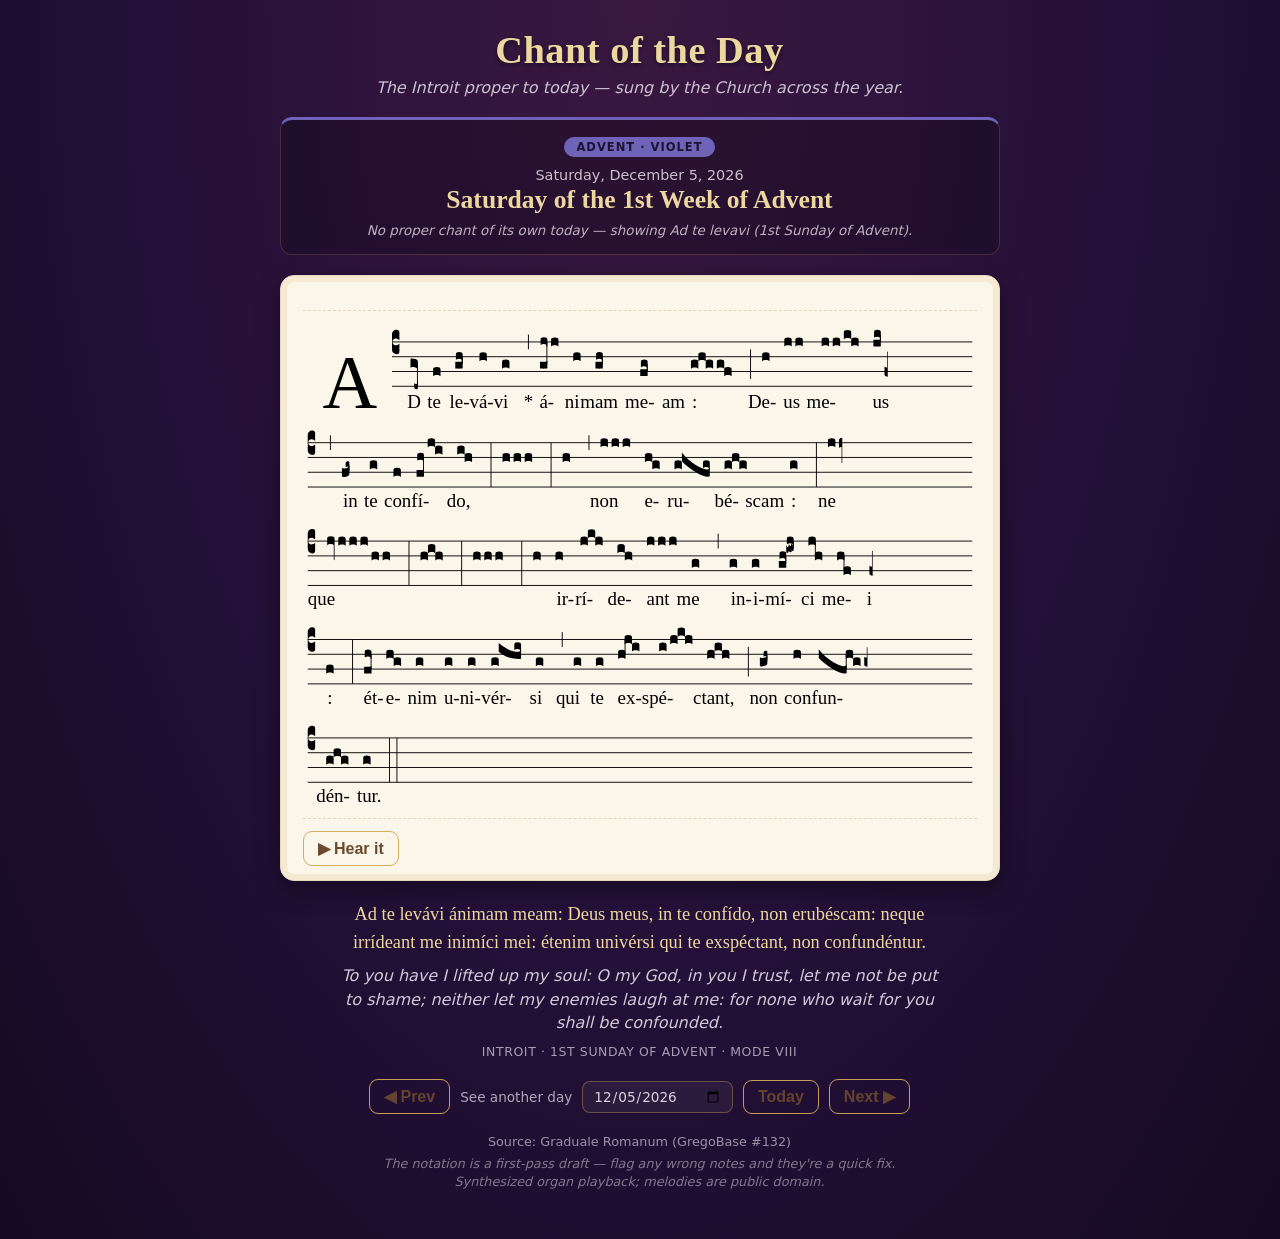
==== index.html @ 444ba1dd "Added Missing feast days Added missing feast days (from Diocese of La Crosse's website). Changed any" ====
<!DOCTYPE html>
<html lang="en">
<head>
  <meta charset="UTF-8" />
  <meta name="viewport" content="width=device-width, initial-scale=1.0" />
  <meta name="description" content="The Introit proper to today in the General Roman Calendar, in square-note notation with organ playback." />
  <title>Chant of the Day</title>
  <link rel="stylesheet" href="styles.css" />
</head>
<body>
  <main class="console">
    <header class="masthead">
      <h1>Chant of the Day</h1>
      <p class="subtitle">The Introit proper to today &mdash; sung by the Church across the year.</p>
    </header>

    <section class="day-card" id="day-card" aria-label="Today in the liturgical calendar">
      <span class="season-pill" id="season-pill"></span>
      <p class="day-date" id="day-date"></p>
      <h2 class="day-title" id="day-title"></h2>
      <p class="fallback-note" id="fallback-note" hidden></p>
    </section>

    <section class="score-card">
      <div id="mass-options" class="mass-options" role="group" aria-label="Choose which Mass to show" hidden></div>
      <div id="score" class="score" aria-label="Square-note notation for today's introit"></div>
      <div class="score-tools">
        <button type="button" id="play-btn" class="ghost">▶ Hear it</button>
        <span id="play-note" class="play-note"></span>
      </div>
    </section>

    <section class="introit-text" aria-label="The introit text">
      <p class="introit-latin" id="introit-latin"></p>
      <p class="introit-translation" id="introit-translation"></p>
      <p class="introit-mode" id="introit-mode"></p>
    </section>

    <section class="jump" aria-label="Look up another day">
      <button type="button" id="prev-btn" class="ghost" aria-label="Previous day">◀ Prev</button>
      <label for="date-input">See another day</label>
      <input type="date" id="date-input" />
      <button type="button" id="today-btn" class="ghost">Today</button>
      <button type="button" id="next-btn" class="ghost" aria-label="Next day">Next ▶</button>
    </section>

    <footer class="footnotes">
      <p class="source-note" id="source-note"></p>
      <p class="draft-note">The notation is a first-pass draft &mdash; flag any wrong notes and they're a quick fix. Synthesized organ playback; melodies are public domain.</p>
    </footer>
  </main>

  <!-- abcjs holds a hidden render used only to drive the synth -->
  <div id="audio-staff" hidden aria-hidden="true"></div>

  <script src="vendor/abcjs-basic-min.js"></script>
  <script src="vendor/exsurge.min.js"></script>
  <script src="calendar.js"></script>
  <script src="gabc-to-abc.js"></script>
  <script src="data/introits.js"></script>
  <script src="app.js"></script>
</body>
</html>
---- styles.css ----
:root {
  --ground-dark: #150a22;
  --ground: #241038;
  --aubergine: #3a1840;
  --gold: #d6ad60;
  --gold-soft: #ecd7a0;
  --parchment: #fbf6ea;
  --ink: #1c1a17;
  --cream-edge: #e4d8bd;
  --text: #efe6f3;

  /* Liturgical-season accent, set per day by app.js (defaults to gold). */
  --accent: var(--gold);
}

/* Season accents keyed off a class on <body> (set by app.js). */
body.season-advent   { --accent: #6f63b8; }   /* violet */
body.season-christmas{ --accent: #e6cf8f; }   /* white/gold */
body.season-lent     { --accent: #6f63b8; }   /* violet */
body.season-easter   { --accent: #e6cf8f; }   /* white/gold */
body.season-ordinary { --accent: #6cae84; }   /* green */
body.color-rose      { --accent: #d98ca6; }   /* Gaudete / Laetare */
body.color-red       { --accent: #cf6b5c; }   /* Pentecost, martyrs */
body.color-black     { --accent: #b9a98c; }   /* Requiem */
body.color-white     { --accent: #e6cf8f; }   /* Solemnities & feasts */
body.color-violet    { --accent: #6f63b8; }   /* Ash Wednesday & penitential ferias */

* { box-sizing: border-box; }

html, body { margin: 0; min-height: 100%; }

body {
  font-family: "Segoe UI", system-ui, -apple-system, sans-serif;
  color: var(--text);
  background:
    radial-gradient(ellipse at 50% 0%, var(--aubergine), var(--ground) 55%, var(--ground-dark) 100%);
  display: flex;
  justify-content: center;
  padding: 28px 16px 48px;
}

.console {
  width: 100%;
  max-width: 720px;
  display: flex;
  flex-direction: column;
  align-items: center;
  gap: 20px;
}

/* ---- Masthead ---- */
.masthead { text-align: center; }
.masthead h1 {
  margin: 0;
  font-family: Georgia, "Times New Roman", serif;
  font-size: clamp(1.6rem, 5vw, 2.4rem);
  letter-spacing: 0.5px;
  color: var(--gold-soft);
  text-shadow: 0 2px 4px rgba(0, 0, 0, 0.45);
}
.subtitle { margin: 6px 0 0; opacity: 0.82; font-style: italic; }

/* ---- Day card ---- */
.day-card {
  width: 100%;
  text-align: center;
  padding: 16px 20px;
  border-radius: 12px;
  background: rgba(0, 0, 0, 0.22);
  border: 1px solid rgba(214, 173, 96, 0.2);
  border-top: 3px solid var(--accent);
}
.season-pill {
  display: inline-block;
  font-size: 0.72rem;
  text-transform: uppercase;
  letter-spacing: 1px;
  padding: 3px 12px;
  border-radius: 999px;
  background: var(--accent);
  color: #1c1430;
  font-weight: 700;
}
.day-date { margin: 10px 0 2px; font-size: 0.9rem; opacity: 0.82; }
.day-title {
  margin: 2px 0 0;
  font-family: Georgia, "Times New Roman", serif;
  font-size: clamp(1.2rem, 3.6vw, 1.6rem);
  color: var(--gold-soft);
}
.fallback-note { margin: 8px 0 0; font-size: 0.84rem; font-style: italic; opacity: 0.75; }

/* ---- Score card (cream parchment panel for the notation) ---- */
.score-card {
  width: 100%;
  background: var(--parchment);
  border: 1px solid var(--cream-edge);
  border-radius: 14px;
  box-shadow: 0 8px 24px rgba(0, 0, 0, 0.4), inset 0 0 0 6px rgba(214, 173, 96, 0.18);
  padding: 22px 22px 14px;
}
.score {
  width: 100%;
  min-height: 120px;
  display: flex;
  align-items: center;
  justify-content: center;
  color: var(--ink);
}
/* Exsurge renders dark-ink SVG square notes; keep it fluid on narrow screens. */
.score svg { max-width: 100%; height: auto; }

.score-tools {
  display: flex;
  align-items: center;
  gap: 12px;
  margin-top: 8px;
  padding-top: 12px;
  border-top: 1px dashed var(--cream-edge);
}
.play-note { font-size: 0.82rem; color: #6b5d44; }

/* ---- Same-day Mass / option selector (e.g. Christmas Midnight/Dawn/Day) ---- */
.mass-options {
  display: flex;
  gap: 8px;
  justify-content: center;
  flex-wrap: wrap;
  margin-bottom: 14px;
  padding-bottom: 12px;
  border-bottom: 1px dashed var(--cream-edge);
}
.mass-options button {
  font-size: 0.8rem;
  font-weight: 600;
  padding: 5px 13px;
  border-radius: 999px;
  background: transparent;
  color: #6b4a2e;
  border: 1.5px solid var(--gold);
}
.mass-options button:hover { background: rgba(214, 173, 96, 0.18); }
.mass-options button.active { background: var(--gold); color: #1c1430; }

/* ---- Buttons ---- */
button {
  font-size: 1rem;
  font-weight: 600;
  border: none;
  border-radius: 9px;
  cursor: pointer;
  transition: transform 0.05s ease, filter 0.15s ease, background 0.15s ease;
}
button:active { transform: translateY(1px); }

button.ghost {
  background: transparent;
  color: #6b4a2e;
  border: 1.5px solid var(--gold);
  padding: 7px 14px;
}
button.ghost:hover { background: rgba(214, 173, 96, 0.18); }
button.ghost:disabled { opacity: 0.5; cursor: default; }

/* ---- Introit text ---- */
.introit-text { width: 100%; text-align: center; max-width: 600px; }
.introit-latin {
  margin: 0;
  font-family: Georgia, "Times New Roman", serif;
  font-size: 1.15rem;
  line-height: 1.5;
  color: var(--gold-soft);
}
.introit-translation { margin: 8px 0 0; font-style: italic; opacity: 0.86; line-height: 1.45; }
.introit-mode {
  margin: 10px 0 0;
  font-size: 0.78rem;
  text-transform: uppercase;
  letter-spacing: 0.6px;
  opacity: 0.66;
}

/* ---- Jump-to-date ---- */
.jump {
  display: flex;
  align-items: center;
  gap: 10px;
  flex-wrap: wrap;
  justify-content: center;
  font-size: 0.85rem;
  opacity: 0.9;
}
.jump label { opacity: 0.78; }
.jump input[type="date"] {
  font: inherit;
  padding: 6px 10px;
  border-radius: 8px;
  border: 1.5px solid rgba(214, 173, 96, 0.4);
  background: rgba(255, 255, 255, 0.06);
  color: var(--text);
}

/* ---- Footnotes ---- */
.footnotes { width: 100%; text-align: center; }
.source-note, .draft-note { margin: 0 0 6px; font-size: 0.8rem; opacity: 0.6; }
.draft-note { font-style: italic; opacity: 0.48; max-width: 560px; margin: 4px auto 0; line-height: 1.4; }

@media (max-width: 480px) {
  .console { gap: 16px; }
}
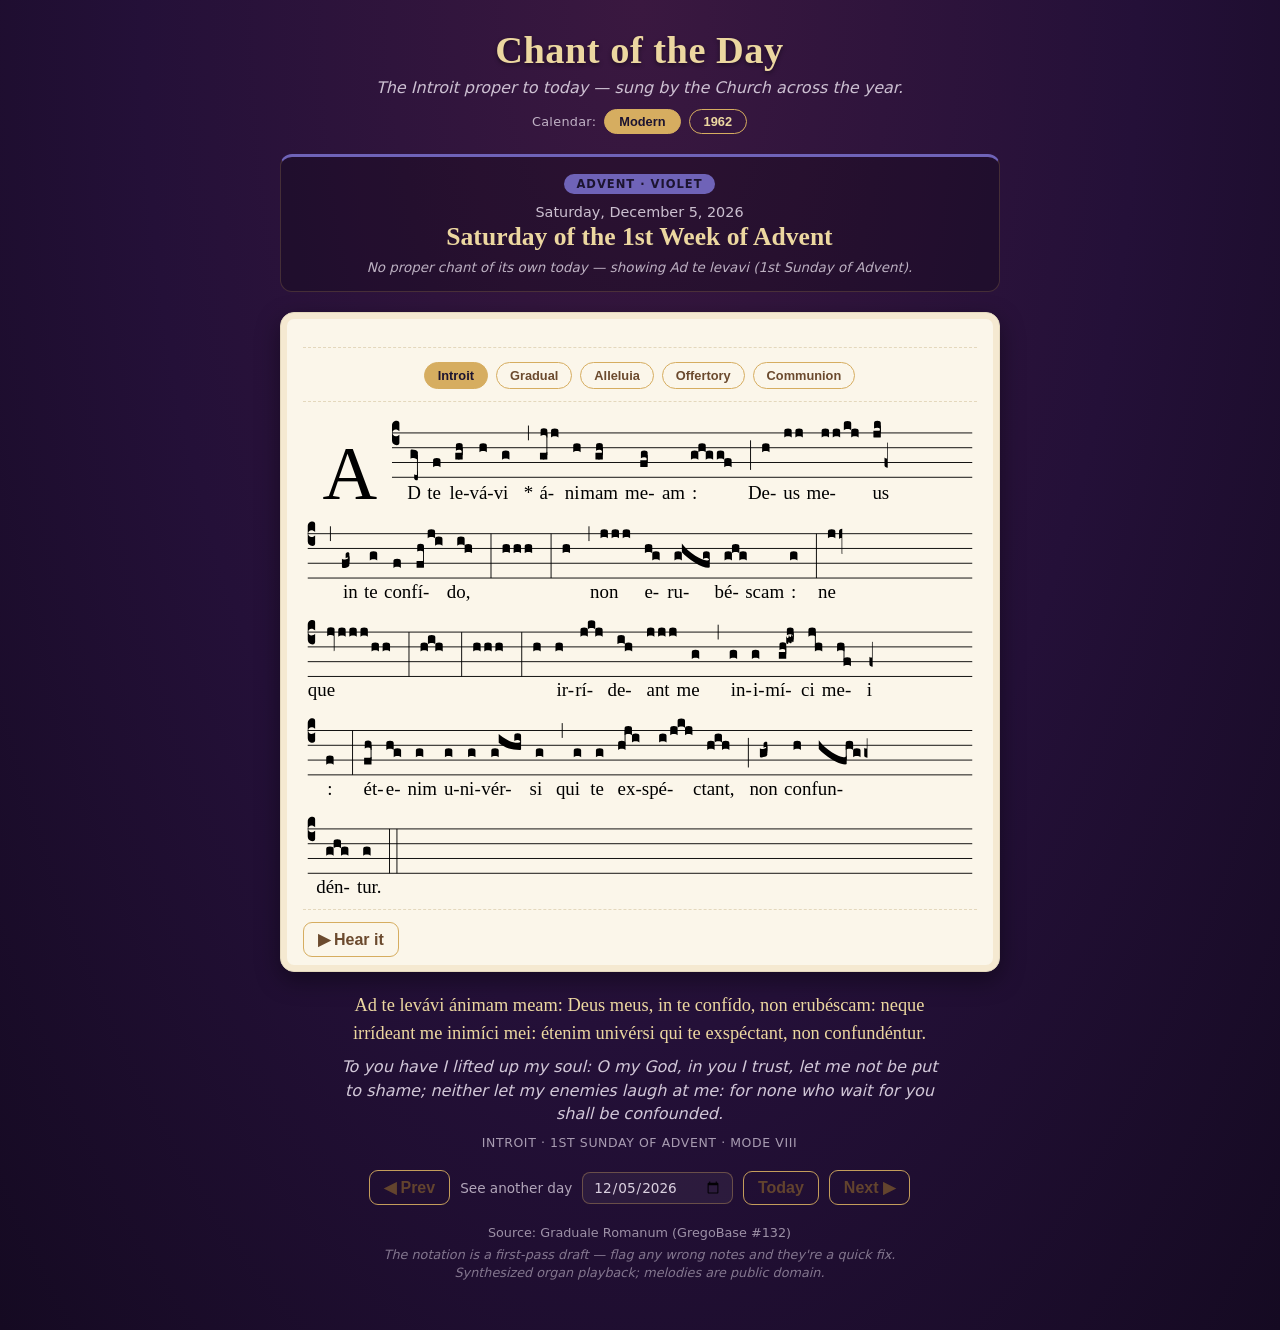
==== commit 04c8109e: "major update includes structure and pilot for 1962 missal calendar and adds many non-introit chants " ====
--- a/index.html
+++ b/index.html
@@ -12,6 +12,11 @@
     <header class="masthead">
       <h1>Chant of the Day</h1>
       <p class="subtitle">The Introit proper to today &mdash; sung by the Church across the year.</p>
+      <div id="calendar-version" class="calendar-version" role="group" aria-label="Choose the liturgical calendar">
+        <span class="calendar-version-label">Calendar:</span>
+        <button type="button" data-version="modern" class="active">Modern</button>
+        <button type="button" data-version="1962">1962</button>
+      </div>
     </header>
 
     <section class="day-card" id="day-card" aria-label="Today in the liturgical calendar">
@@ -23,7 +28,8 @@
 
     <section class="score-card">
       <div id="mass-options" class="mass-options" role="group" aria-label="Choose which Mass to show" hidden></div>
-      <div id="score" class="score" aria-label="Square-note notation for today's introit"></div>
+      <div id="propers-tabs" class="propers-tabs" role="group" aria-label="Choose which proper to show" hidden></div>
+      <div id="score" class="score" aria-label="Square-note notation for today's chant"></div>
       <div class="score-tools">
         <button type="button" id="play-btn" class="ghost">▶ Hear it</button>
         <span id="play-note" class="play-note"></span>
@@ -56,8 +62,11 @@
   <script src="vendor/abcjs-basic-min.js"></script>
   <script src="vendor/exsurge.min.js"></script>
   <script src="calendar.js"></script>
+  <script src="calendar-1962.js"></script>
   <script src="gabc-to-abc.js"></script>
   <script src="data/introits.js"></script>
+  <script src="data/introits-1962.js"></script>
+  <script src="data/propers.js"></script>
   <script src="app.js"></script>
 </body>
 </html>
--- a/styles.css
+++ b/styles.css
@@ -60,6 +60,28 @@
 }
 .subtitle { margin: 6px 0 0; opacity: 0.82; font-style: italic; }
 
+/* ---- Calendar version toggle (in the masthead, on the dark page) ---- */
+.calendar-version {
+  display: flex;
+  gap: 8px;
+  align-items: center;
+  justify-content: center;
+  flex-wrap: wrap;
+  margin-top: 12px;
+}
+.calendar-version-label { font-size: 0.8rem; opacity: 0.75; letter-spacing: 0.3px; }
+.calendar-version button {
+  font-size: 0.8rem;
+  font-weight: 600;
+  padding: 4px 14px;
+  border-radius: 999px;
+  background: transparent;
+  color: var(--gold-soft);
+  border: 1.5px solid var(--gold);
+}
+.calendar-version button:hover { background: rgba(214, 173, 96, 0.18); }
+.calendar-version button.active { background: var(--gold); color: #1c1430; }
+
 /* ---- Day card ---- */
 .day-card {
   width: 100%;
@@ -141,6 +163,28 @@
 }
 .mass-options button:hover { background: rgba(214, 173, 96, 0.18); }
 .mass-options button.active { background: var(--gold); color: #1c1430; }
+
+/* ---- Proper selector (Introit / Gradual / Alleluia|Tract / Offertory / Communion) ---- */
+.propers-tabs {
+  display: flex;
+  gap: 8px;
+  justify-content: center;
+  flex-wrap: wrap;
+  margin-bottom: 14px;
+  padding-bottom: 12px;
+  border-bottom: 1px dashed var(--cream-edge);
+}
+.propers-tabs button {
+  font-size: 0.8rem;
+  font-weight: 600;
+  padding: 5px 13px;
+  border-radius: 999px;
+  background: transparent;
+  color: #6b4a2e;
+  border: 1.5px solid var(--gold);
+}
+.propers-tabs button:hover { background: rgba(214, 173, 96, 0.18); }
+.propers-tabs button.active { background: var(--gold); color: #1c1430; }
 
 /* ---- Buttons ---- */
 button {
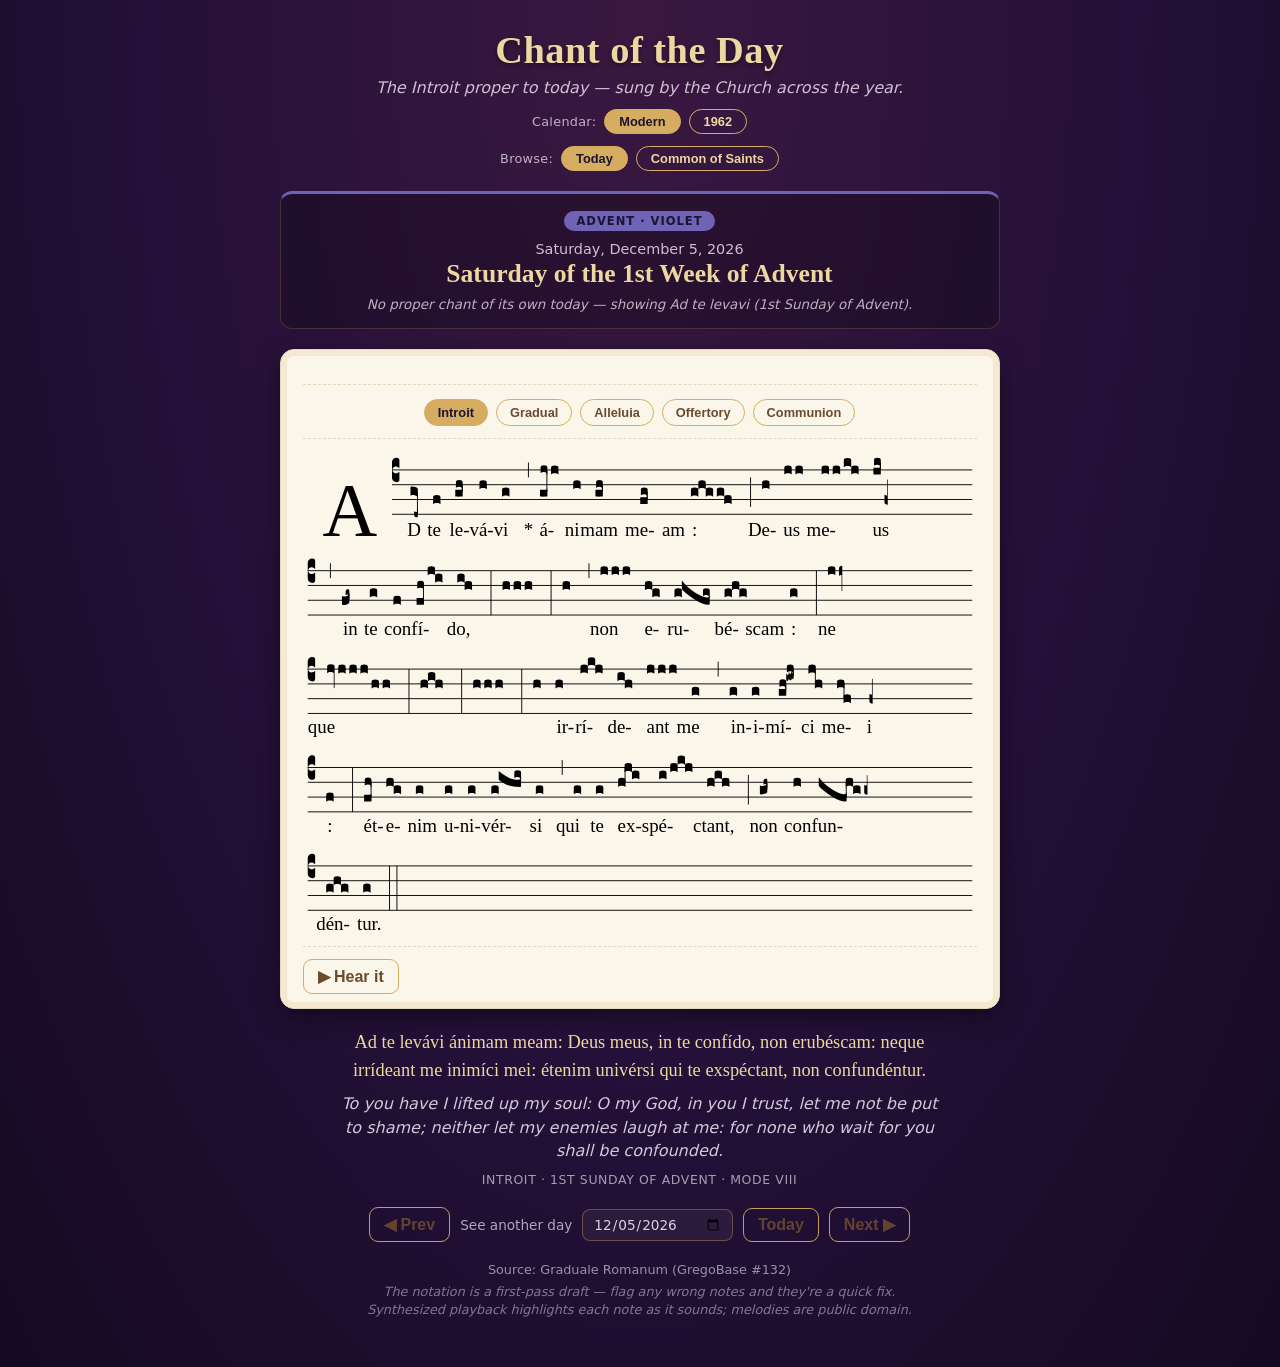
==== commit ec822170: "Another major update Added more chants, including several sequences (Pentecost, Corpus Christi, etc." ====
--- a/index.html
+++ b/index.html
@@ -17,6 +17,11 @@
         <button type="button" data-version="modern" class="active">Modern</button>
         <button type="button" data-version="1962">1962</button>
       </div>
+      <div id="mode-toggle" class="calendar-version" role="group" aria-label="Choose a browsing mode">
+        <span class="calendar-version-label">Browse:</span>
+        <button type="button" data-mode="calendar" class="active">Today</button>
+        <button type="button" data-mode="commons">Common of Saints</button>
+      </div>
     </header>
 
     <section class="day-card" id="day-card" aria-label="Today in the liturgical calendar">
@@ -24,6 +29,12 @@
       <p class="day-date" id="day-date"></p>
       <h2 class="day-title" id="day-title"></h2>
       <p class="fallback-note" id="fallback-note" hidden></p>
+    </section>
+
+    <section class="day-card commons-picker" id="commons-picker" aria-label="Browse the Common of Saints" hidden>
+      <span class="season-pill">Common of Saints</span>
+      <label class="commons-label" for="commons-select">Choose a Common:</label>
+      <select id="commons-select" class="commons-select"></select>
     </section>
 
     <section class="score-card">
@@ -42,7 +53,7 @@
       <p class="introit-mode" id="introit-mode"></p>
     </section>
 
-    <section class="jump" aria-label="Look up another day">
+    <section class="jump" id="jump-section" aria-label="Look up another day">
       <button type="button" id="prev-btn" class="ghost" aria-label="Previous day">◀ Prev</button>
       <label for="date-input">See another day</label>
       <input type="date" id="date-input" />
@@ -52,21 +63,20 @@
 
     <footer class="footnotes">
       <p class="source-note" id="source-note"></p>
-      <p class="draft-note">The notation is a first-pass draft &mdash; flag any wrong notes and they're a quick fix. Synthesized organ playback; melodies are public domain.</p>
+      <p class="draft-note">The notation is a first-pass draft &mdash; flag any wrong notes and they're a quick fix. Synthesized playback highlights each note as it sounds; melodies are public domain.</p>
     </footer>
   </main>
 
-  <!-- abcjs holds a hidden render used only to drive the synth -->
-  <div id="audio-staff" hidden aria-hidden="true"></div>
-
-  <script src="vendor/abcjs-basic-min.js"></script>
   <script src="vendor/exsurge.min.js"></script>
   <script src="calendar.js"></script>
   <script src="calendar-1962.js"></script>
-  <script src="gabc-to-abc.js"></script>
   <script src="data/introits.js"></script>
   <script src="data/introits-1962.js"></script>
   <script src="data/propers.js"></script>
+  <script src="data/propers-1962.js"></script>
+  <script src="data/common-introits.js"></script>
+  <script src="data/common-propers.js"></script>
+  <script src="playback.js"></script>
   <script src="app.js"></script>
 </body>
 </html>
--- a/styles.css
+++ b/styles.css
@@ -61,7 +61,7 @@
 .subtitle { margin: 6px 0 0; opacity: 0.82; font-style: italic; }
 
 /* ---- Calendar version toggle (in the masthead, on the dark page) ---- */
-.calendar-version {
+.calendar-version:not([hidden]) {
   display: flex;
   gap: 8px;
   align-items: center;
@@ -112,6 +112,20 @@
 }
 .fallback-note { margin: 8px 0 0; font-size: 0.84rem; font-style: italic; opacity: 0.75; }
 
+/* ---- Common of Saints picker (reuses .day-card panel styling) ---- */
+.commons-picker:not([hidden]) { display: flex; flex-direction: column; align-items: center; gap: 6px; }
+.commons-label { margin: 8px 0 0; font-size: 0.85rem; opacity: 0.82; }
+.commons-select {
+  font: inherit;
+  font-size: 0.95rem;
+  padding: 6px 10px;
+  border-radius: 8px;
+  border: 1.5px solid rgba(214, 173, 96, 0.4);
+  background: rgba(255, 255, 255, 0.06);
+  color: var(--text);
+  max-width: 100%;
+}
+
 /* ---- Score card (cream parchment panel for the notation) ---- */
 .score-card {
   width: 100%;
@@ -131,6 +145,26 @@
 }
 /* Exsurge renders dark-ink SVG square notes; keep it fluid on narrow screens. */
 .score svg { max-width: 100%; height: auto; }
+
+/* Follow-along highlight: playback.js adds .chant-active to the notation group that
+   is sounding. Each Exsurge notation group holds both the note glyph(s) and the
+   lyric <text>, so tinting the group lights the note and its syllable together in
+   the season's accent colour, with a soft glow. A short transition makes the
+   highlight sweep from note to note rather than blink. */
+.score .ChantNotationElement.chant-active use,
+.score .ChantNotationElement.chant-active path,
+.score .ChantNotationElement.chant-active rect,
+.score .ChantNotationElement.chant-active text {
+  fill: var(--accent);
+}
+.score .ChantNotationElement.chant-active {
+  filter: drop-shadow(0 0 2px var(--accent));
+}
+.score .ChantNotationElement use,
+.score .ChantNotationElement text,
+.score .ChantNotationElement rect {
+  transition: fill 90ms linear;
+}
 
 .score-tools {
   display: flex;
@@ -225,7 +259,7 @@
 }
 
 /* ---- Jump-to-date ---- */
-.jump {
+.jump:not([hidden]) {
   display: flex;
   align-items: center;
   gap: 10px;
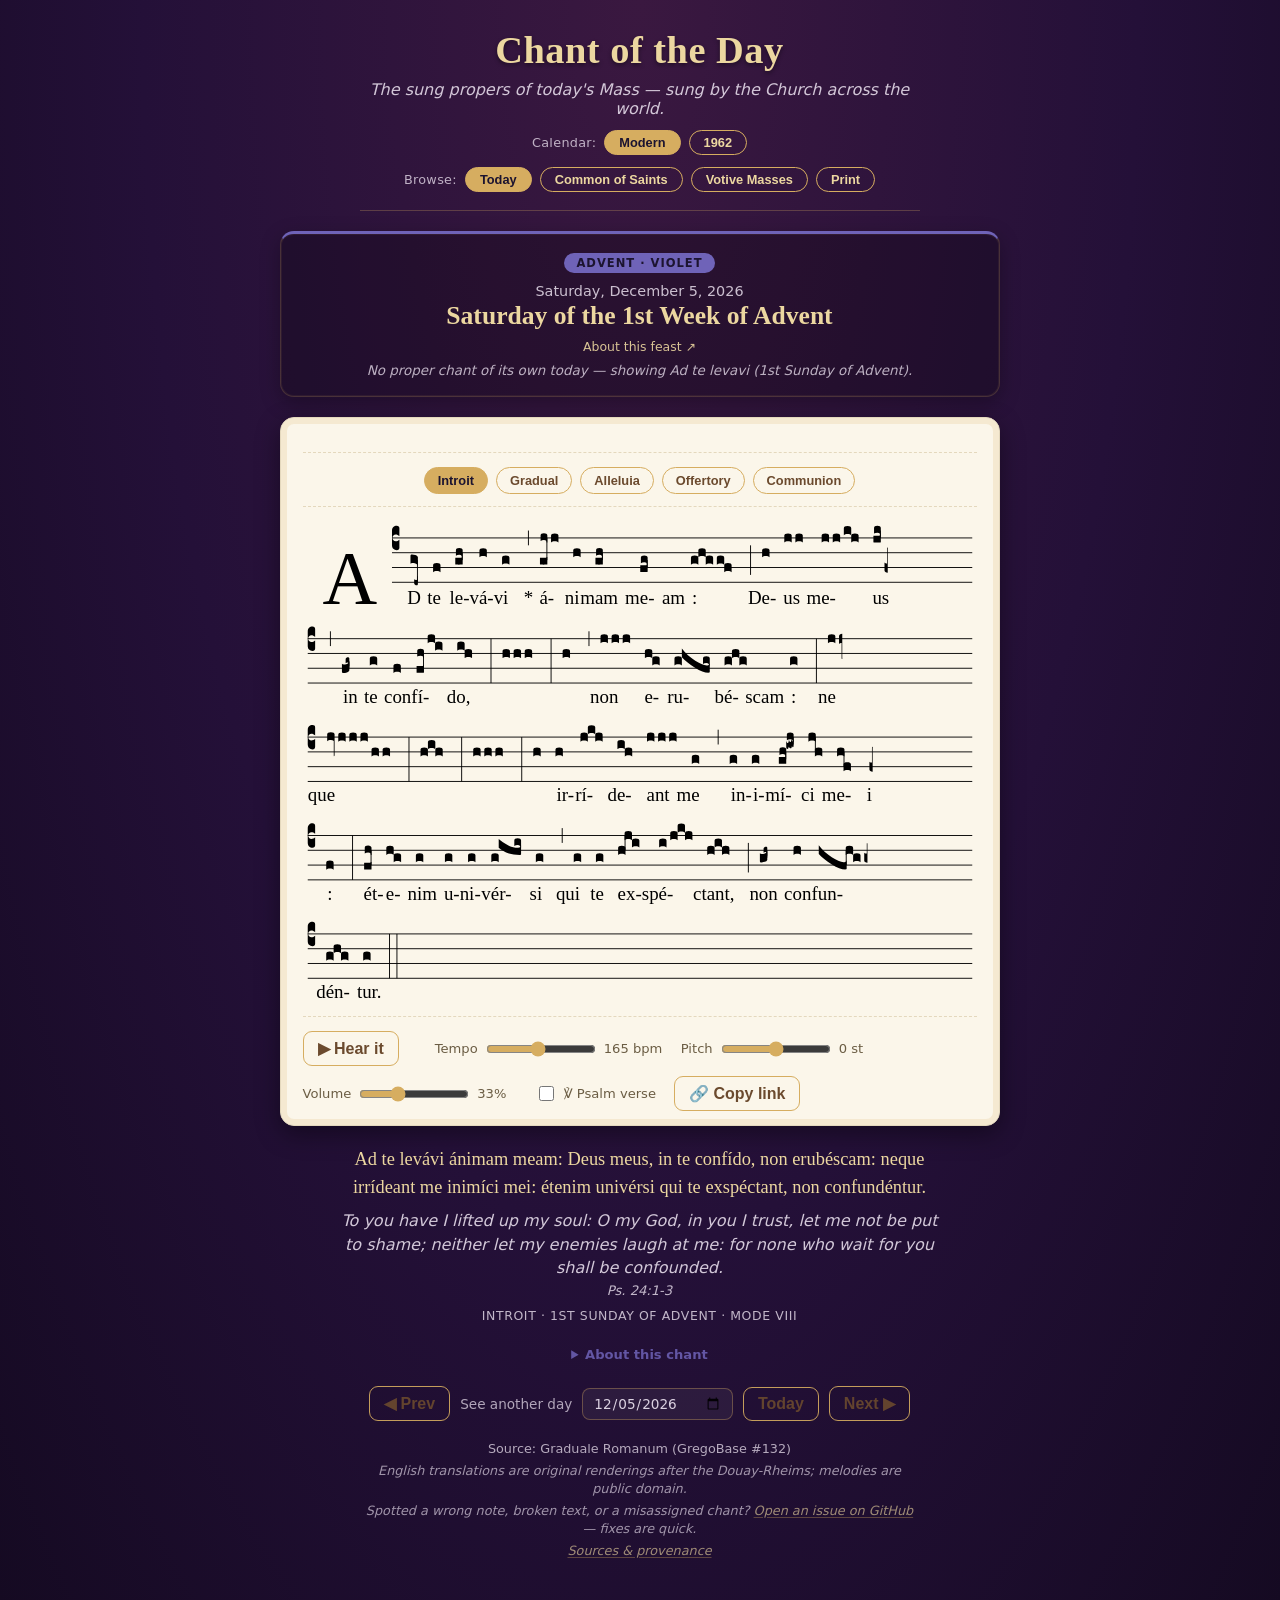
==== commit 46e0ccb6: "Major update: full sung propers, 1962 calendar, Common of Saints, new chant playback engine The app " ====
--- a/index.html
+++ b/index.html
@@ -3,7 +3,7 @@
 <head>
   <meta charset="UTF-8" />
   <meta name="viewport" content="width=device-width, initial-scale=1.0" />
-  <meta name="description" content="The Introit proper to today in the General Roman Calendar, in square-note notation with organ playback." />
+  <meta name="description" content="The sung propers of today's Mass — Introit, Gradual, Alleluia, Offertory, Communion — in square-note notation with playback, for the modern and 1962 calendars." />
   <title>Chant of the Day</title>
   <link rel="stylesheet" href="styles.css" />
 </head>
@@ -11,7 +11,7 @@
   <main class="console">
     <header class="masthead">
       <h1>Chant of the Day</h1>
-      <p class="subtitle">The Introit proper to today &mdash; sung by the Church across the year.</p>
+      <p class="subtitle">The sung propers of today's Mass &mdash; sung by the Church across the world.</p>
       <div id="calendar-version" class="calendar-version" role="group" aria-label="Choose the liturgical calendar">
         <span class="calendar-version-label">Calendar:</span>
         <button type="button" data-version="modern" class="active">Modern</button>
@@ -21,6 +21,8 @@
         <span class="calendar-version-label">Browse:</span>
         <button type="button" data-mode="calendar" class="active">Today</button>
         <button type="button" data-mode="commons">Common of Saints</button>
+        <button type="button" data-mode="votive">Votive Masses</button>
+        <button type="button" data-mode="print">Print</button>
       </div>
     </header>
 
@@ -28,6 +30,7 @@
       <span class="season-pill" id="season-pill"></span>
       <p class="day-date" id="day-date"></p>
       <h2 class="day-title" id="day-title"></h2>
+      <a class="day-link" id="day-link" href="#" target="_blank" rel="noopener" hidden>About this feast &#8599;</a>
       <p class="fallback-note" id="fallback-note" hidden></p>
     </section>
 
@@ -37,6 +40,12 @@
       <select id="commons-select" class="commons-select"></select>
     </section>
 
+    <section class="day-card commons-picker" id="votive-picker" aria-label="Browse Votive Masses" hidden>
+      <span class="season-pill">Votive Masses</span>
+      <label class="commons-label" for="votive-select">Choose a Mass:</label>
+      <select id="votive-select" class="commons-select"></select>
+    </section>
+
     <section class="score-card">
       <div id="mass-options" class="mass-options" role="group" aria-label="Choose which Mass to show" hidden></div>
       <div id="propers-tabs" class="propers-tabs" role="group" aria-label="Choose which proper to show" hidden></div>
@@ -44,13 +53,87 @@
       <div class="score-tools">
         <button type="button" id="play-btn" class="ghost">▶ Hear it</button>
         <span id="play-note" class="play-note"></span>
+        <label class="tempo-control" for="tempo-slider">
+          Tempo
+          <input type="range" id="tempo-slider" min="80" max="260" step="5" aria-label="Playback tempo in beats per minute" />
+          <span id="tempo-value"></span>
+        </label>
+        <label class="tempo-control" for="pitch-slider">
+          Pitch
+          <input type="range" id="pitch-slider" min="-12" max="12" step="1" aria-label="Playback pitch transposition in semitones" />
+          <span id="pitch-value"></span>
+        </label>
+        <label class="tempo-control" for="volume-slider">
+          Volume
+          <input type="range" id="volume-slider" min="0" max="100" step="1" aria-label="Playback volume percentage" />
+          <span id="volume-value"></span>
+        </label>
+        <label class="tempo-control verse-toggle-control" for="verse-toggle">
+          <input type="checkbox" id="verse-toggle" aria-label="Include the psalm verse and Gloria Patri, sung after the antiphon" />
+          ℣ Psalm verse
+        </label>
+        <button type="button" id="share-btn" class="ghost">🔗 Copy link</button>
+        <span id="share-note" class="play-note" aria-live="polite"></span>
       </div>
     </section>
 
     <section class="introit-text" aria-label="The introit text">
       <p class="introit-latin" id="introit-latin"></p>
       <p class="introit-translation" id="introit-translation"></p>
+      <div class="sequence-stanzas" id="sequence-stanzas" hidden></div>
+      <div class="verse-block" id="verse-block" hidden>
+        <p class="verse-label">℣ Psalm verse</p>
+        <p class="introit-latin" id="verse-latin"></p>
+        <p class="introit-translation" id="verse-translation"></p>
+        <p class="verse-label" id="gloria-patri-label" hidden>Glória Patri</p>
+        <p class="introit-latin" id="gloria-patri-latin"></p>
+        <p class="introit-translation" id="gloria-patri-translation"></p>
+      </div>
+      <p class="introit-reference" id="introit-reference"></p>
       <p class="introit-mode" id="introit-mode"></p>
+    </section>
+
+    <section class="about-chant" id="about-chant-section" hidden>
+      <details>
+        <summary>About this chant</summary>
+        <p class="about-chant-mode" id="about-chant-mode"></p>
+        <p class="about-chant-blurb" id="about-chant-blurb" hidden></p>
+        <p class="about-chant-source" id="about-chant-source" hidden></p>
+      </details>
+    </section>
+
+    <section class="orations" id="orations-section" hidden>
+      <details>
+        <summary>Orations (Collect, Secret, Postcommunion)</summary>
+        <p class="orations-note" id="orations-note" hidden></p>
+        <div class="oration-block">
+          <h3>Collect</h3>
+          <p class="oration-latin" id="collect-latin"></p>
+          <p class="oration-translation" id="collect-translation"></p>
+        </div>
+        <div class="oration-block">
+          <h3>Secret</h3>
+          <p class="oration-latin" id="secret-latin"></p>
+          <p class="oration-translation" id="secret-translation"></p>
+        </div>
+        <div class="oration-block">
+          <h3>Postcommunion</h3>
+          <p class="oration-latin" id="postcommunion-latin"></p>
+          <p class="oration-translation" id="postcommunion-translation"></p>
+        </div>
+      </details>
+    </section>
+
+    <section class="print-view" id="print-view" hidden>
+      <div class="print-controls no-print" role="group" aria-label="Print options">
+        <div class="print-scope calendar-version" role="group" aria-label="What to print">
+          <span class="calendar-version-label">Print:</span>
+          <button type="button" data-scope="chant" class="active">This chant only</button>
+          <button type="button" data-scope="mass">Whole Mass</button>
+        </div>
+        <button type="button" id="print-btn" class="ghost">🖨 Print</button>
+      </div>
+      <div class="print-sheet" id="print-sheet"></div>
     </section>
 
     <section class="jump" id="jump-section" aria-label="Look up another day">
@@ -63,17 +146,21 @@
 
     <footer class="footnotes">
       <p class="source-note" id="source-note"></p>
-      <p class="draft-note">The notation is a first-pass draft &mdash; flag any wrong notes and they're a quick fix. Synthesized playback highlights each note as it sounds; melodies are public domain.</p>
+      <p class="draft-note">English translations are original renderings after the Douay-Rheims; melodies are public domain.</p>
+      <p class="draft-note no-print">Spotted a wrong note, broken text, or a misassigned chant? <a href="https://github.com/financeprofessormckee/Chant-Of-The-Day/issues" target="_blank" rel="noopener">Open an issue on GitHub</a> &mdash; fixes are quick.</p>
+      <p class="draft-note no-print"><a href="SOURCES.md" target="_blank" rel="noopener">Sources & provenance</a></p>
     </footer>
   </main>
 
   <script src="vendor/exsurge.min.js"></script>
+  <script src="chant-render.js"></script>
   <script src="calendar.js"></script>
   <script src="calendar-1962.js"></script>
   <script src="data/introits.js"></script>
   <script src="data/introits-1962.js"></script>
   <script src="data/propers.js"></script>
   <script src="data/propers-1962.js"></script>
+  <script src="data/orations-1962.js"></script>
   <script src="data/common-introits.js"></script>
   <script src="data/common-propers.js"></script>
   <script src="playback.js"></script>
--- a/styles.css
+++ b/styles.css
@@ -29,6 +29,17 @@
 
 html, body { margin: 0; min-height: 100%; }
 
+/* Links live on the dark page (footnotes, "About this feast"). The browser
+   default blue is near-invisible on the aubergine ground, so anchor text uses
+   the warm gold-soft and brightens to full gold on hover/focus. */
+a {
+  color: var(--gold-soft);
+  text-decoration: underline;
+  text-decoration-color: rgba(214, 173, 96, 0.55);
+  text-underline-offset: 2px;
+}
+a:hover, a:focus-visible { color: var(--gold); text-decoration-color: var(--gold); }
+
 body {
   font-family: "Segoe UI", system-ui, -apple-system, sans-serif;
   color: var(--text);
@@ -49,7 +60,13 @@
 }
 
 /* ---- Masthead ---- */
-.masthead { text-align: center; }
+.masthead {
+  text-align: center;
+  width: 100%;
+  max-width: 560px;
+  padding-bottom: 18px;
+  border-bottom: 1px solid rgba(214, 173, 96, 0.28);
+}
 .masthead h1 {
   margin: 0;
   font-family: Georgia, "Times New Roman", serif;
@@ -58,7 +75,7 @@
   color: var(--gold-soft);
   text-shadow: 0 2px 4px rgba(0, 0, 0, 0.45);
 }
-.subtitle { margin: 6px 0 0; opacity: 0.82; font-style: italic; }
+.subtitle { margin: 8px 0 0; opacity: 0.85; font-style: italic; }
 
 /* ---- Calendar version toggle (in the masthead, on the dark page) ---- */
 .calendar-version:not([hidden]) {
@@ -86,11 +103,12 @@
 .day-card {
   width: 100%;
   text-align: center;
-  padding: 16px 20px;
-  border-radius: 12px;
+  padding: 18px 22px;
+  border-radius: 14px;
   background: rgba(0, 0, 0, 0.22);
-  border: 1px solid rgba(214, 173, 96, 0.2);
+  border: 1px solid rgba(214, 173, 96, 0.22);
   border-top: 3px solid var(--accent);
+  box-shadow: 0 6px 20px rgba(0, 0, 0, 0.28), inset 0 0 0 1px rgba(214, 173, 96, 0.08);
 }
 .season-pill {
   display: inline-block;
@@ -109,6 +127,20 @@
   font-family: Georgia, "Times New Roman", serif;
   font-size: clamp(1.2rem, 3.6vw, 1.6rem);
   color: var(--gold-soft);
+}
+.day-link {
+  display: inline-block;
+  margin: 8px 0 0;
+  font-size: 0.78rem;
+  color: var(--gold-soft);
+  opacity: 0.9;
+  text-decoration: none;
+  border-bottom: 1px solid transparent;
+}
+.day-link:hover, .day-link:focus-visible {
+  color: var(--gold-soft);
+  opacity: 1;
+  border-bottom-color: var(--accent);
 }
 .fallback-note { margin: 8px 0 0; font-size: 0.84rem; font-style: italic; opacity: 0.75; }
 
@@ -163,18 +195,66 @@
 .score .ChantNotationElement use,
 .score .ChantNotationElement text,
 .score .ChantNotationElement rect {
-  transition: fill 90ms linear;
+  transition: fill 90ms linear, opacity 90ms linear;
+}
+
+/* Multi-note neume: dim the whole syllable (glyphs + lyric), then pick out the exact
+   sounding note at full strength — playback.js's highlight() applies this split
+   instead of plain .chant-active whenever a neume's glyph count lines up 1:1 with
+   its note count (buildSteps' noteGlyphs), falling back to .chant-active above
+   otherwise. */
+.score .ChantNotationElement.chant-active-syllable use,
+.score .ChantNotationElement.chant-active-syllable path,
+.score .ChantNotationElement.chant-active-syllable rect,
+.score .ChantNotationElement.chant-active-syllable text {
+  fill: var(--accent);
+  opacity: 0.5;
+}
+.score .ChantNotationElement.chant-active-syllable use.chant-note-active {
+  opacity: 1;
+  filter: drop-shadow(0 0 2px var(--accent));
+}
+
+/* Click-to-seek (playback.js wireClicks): every clickable notation group gets a
+   pointer cursor so tapping a word/note to start playback there is discoverable. */
+.score .ChantNotationElement.chant-clickable {
+  cursor: pointer;
 }
 
 .score-tools {
   display: flex;
   align-items: center;
-  gap: 12px;
-  margin-top: 8px;
-  padding-top: 12px;
+  flex-wrap: wrap;
+  gap: 10px 18px;
+  margin-top: 10px;
+  padding-top: 14px;
   border-top: 1px dashed var(--cream-edge);
 }
 .play-note { font-size: 0.82rem; color: #6b5d44; }
+
+.tempo-control {
+  display: inline-flex;
+  align-items: center;
+  gap: 6px;
+  font-size: 0.82rem;
+  color: #6b5d44;
+}
+.tempo-control input[type="range"] {
+  accent-color: var(--gold);
+  width: 110px;
+}
+.tempo-control #tempo-value { min-width: 4.5em; }
+.tempo-control #pitch-value { min-width: 3.5em; }
+.tempo-control #volume-value { min-width: 3em; }
+.verse-toggle-control {
+  cursor: pointer;
+  gap: 7px;
+}
+.verse-toggle-control input[type="checkbox"] {
+  accent-color: var(--gold);
+  width: 15px;
+  height: 15px;
+}
 
 /* ---- Same-day Mass / option selector (e.g. Christmas Midnight/Dawn/Day) ---- */
 .mass-options {
@@ -250,13 +330,102 @@
   color: var(--gold-soft);
 }
 .introit-translation { margin: 8px 0 0; font-style: italic; opacity: 0.86; line-height: 1.45; }
+.verse-block {
+  margin-top: 14px;
+  padding-top: 12px;
+  border-top: 1px dashed var(--cream-edge);
+}
+.verse-label {
+  margin: 0 0 4px;
+  font-size: 0.72rem;
+  text-transform: uppercase;
+  letter-spacing: 0.6px;
+  color: var(--gold-soft);
+  opacity: 0.75;
+}
+.verse-block .introit-translation:last-child { margin-bottom: 0; }
+.verse-block #gloria-patri-label { margin-top: 10px; }
+.introit-reference { margin: 4px 0 0; font-size: 0.82rem; font-style: italic; opacity: 0.78; }
 .introit-mode {
   margin: 10px 0 0;
   font-size: 0.78rem;
   text-transform: uppercase;
   letter-spacing: 0.6px;
-  opacity: 0.66;
-}
+  opacity: 0.78;
+}
+
+/* ---- Sequence stanzas (Stabat Mater, Dies irae, …) ----
+   Strophic sequences render stanza-by-stanza (app.js renderSequenceStanzas)
+   instead of as one run-on paragraph, so the text tracks the numbered stanzas
+   in the notation above, hand-missal style. */
+.sequence-stanzas:not([hidden]) {
+  display: flex;
+  flex-direction: column;
+  gap: 16px;
+  margin: 0 auto;
+  max-width: 100%;
+}
+.sequence-stanza { margin: 0; }
+.sequence-stanza-latin {
+  margin: 0;
+  font-family: Georgia, "Times New Roman", serif;
+  font-size: 1.08rem;
+  line-height: 1.45;
+  color: var(--gold-soft);
+}
+.sequence-stanza-en {
+  margin: 4px 0 0;
+  font-style: italic;
+  font-size: 0.92rem;
+  line-height: 1.4;
+  opacity: 0.82;
+}
+
+/* ---- About this chant (mode character, auto-derived; history/famous
+   settings, hand-authored on a growing subset — see ROADMAP.md Phase 8) ---- */
+.about-chant { width: 100%; max-width: 600px; text-align: center; }
+.about-chant summary {
+  cursor: pointer;
+  font-size: 0.82rem;
+  font-weight: 600;
+  color: var(--accent);
+  opacity: 0.85;
+  padding: 4px 0;
+}
+.about-chant summary:hover { opacity: 1; }
+.about-chant-mode { margin: 10px 0 0; font-size: 0.92rem; line-height: 1.5; opacity: 0.9; }
+.about-chant-blurb { margin: 10px 0 0; font-size: 0.92rem; line-height: 1.5; opacity: 0.9; }
+.about-chant-source { margin: 8px 0 0; font-size: 0.78rem; font-style: italic; opacity: 0.65; }
+
+/* ---- Orations (Collect/Secret/Postcommunion, 1962 calendar only) ---- */
+.orations { width: 100%; max-width: 600px; text-align: center; }
+.orations summary {
+  cursor: pointer;
+  font-size: 0.82rem;
+  font-weight: 600;
+  color: var(--accent);
+  opacity: 0.85;
+  padding: 4px 0;
+}
+.orations summary:hover { opacity: 1; }
+.orations-note { margin: 8px 0 0; font-size: 0.8rem; font-style: italic; opacity: 0.7; }
+.oration-block { margin-top: 14px; }
+.oration-block h3 {
+  margin: 0 0 4px;
+  font-size: 0.72rem;
+  text-transform: uppercase;
+  letter-spacing: 0.6px;
+  color: var(--gold-soft);
+  opacity: 0.75;
+}
+.oration-latin {
+  margin: 0;
+  font-family: Georgia, "Times New Roman", serif;
+  font-size: 1rem;
+  line-height: 1.5;
+  color: var(--gold-soft);
+}
+.oration-translation { margin: 6px 0 0; font-size: 0.92rem; font-style: italic; opacity: 0.86; line-height: 1.45; }
 
 /* ---- Jump-to-date ---- */
 .jump:not([hidden]) {
@@ -280,9 +449,158 @@
 
 /* ---- Footnotes ---- */
 .footnotes { width: 100%; text-align: center; }
-.source-note, .draft-note { margin: 0 0 6px; font-size: 0.8rem; opacity: 0.6; }
-.draft-note { font-style: italic; opacity: 0.48; max-width: 560px; margin: 4px auto 0; line-height: 1.4; }
+.source-note, .draft-note { margin: 0 0 6px; font-size: 0.8rem; opacity: 0.72; }
+.draft-note { font-style: italic; opacity: 0.62; max-width: 560px; margin: 4px auto 0; line-height: 1.4; }
 
 @media (max-width: 480px) {
   .console { gap: 16px; }
 }
+
+/* ---- Touch targets ----
+   The pill buttons below are sized tightly for a mouse cursor (25-27px
+   rendered height). On a touch device, bump their vertical padding to
+   comfortably clear the ~44px tap-target guideline. Scoped to `pointer:
+   coarse` (real touch hardware) rather than a viewport-width breakpoint, so
+   a desktop window resized narrow doesn't get the wider padding too. */
+@media (pointer: coarse) {
+  .calendar-version button {
+    padding: 11px 14px;
+  }
+  .mass-options button,
+  .propers-tabs button {
+    padding: 12px 13px;
+  }
+}
+
+/* In Print mode the live console collapses to just the masthead + mode toggle
+   (so the user can leave) and the print preview. The content sections stay in
+   the DOM (state preserved) but are hidden on screen. */
+body.print-mode #calendar-version,
+body.print-mode .commons-picker,
+body.print-mode .day-card,
+body.print-mode #jump-section,
+body.print-mode .score-card,
+body.print-mode .introit-text,
+body.print-mode .about-chant,
+body.print-mode .orations,
+body.print-mode .footnotes {
+  display: none !important;
+}
+
+/* ---- Print preview mode (on screen) ----
+   A paper-like sheet the "Print" browse mode shows, so what's on screen matches
+   the printout. Scores render dark-ink SVG on parchment, one block per proper. */
+.print-view:not([hidden]) {
+  width: 100%;
+  display: flex;
+  flex-direction: column;
+  gap: 16px;
+}
+.print-controls {
+  display: flex;
+  flex-wrap: wrap;
+  align-items: center;
+  gap: 12px;
+}
+.print-sheet {
+  width: 100%;
+  background: var(--parchment);
+  color: var(--ink);
+  border: 1px solid var(--cream-edge);
+  border-radius: 14px;
+  box-shadow: 0 8px 24px rgba(0, 0, 0, 0.4), inset 0 0 0 6px rgba(214, 173, 96, 0.18);
+  padding: 26px 24px 20px;
+}
+.print-masthead {
+  text-align: center;
+  border-bottom: 1px solid var(--cream-edge);
+  padding-bottom: 12px;
+  margin-bottom: 8px;
+}
+.print-masthead h2 { margin: 0; color: var(--ink); font-size: 1.4rem; }
+.print-subtitle { margin: 4px 0 0; color: var(--ink); opacity: 0.7; font-size: 0.9rem; }
+.print-proper { margin-top: 20px; }
+.print-proper-label {
+  margin: 0 0 6px;
+  color: var(--ink);
+  font-size: 1.05rem;
+  letter-spacing: 0.3px;
+}
+.print-score {
+  width: 100%;
+  display: flex;
+  align-items: center;
+  justify-content: center;
+  color: var(--ink);
+}
+.print-score svg { max-width: 100%; height: auto; }
+.print-empty { color: var(--ink); opacity: 0.7; margin: 16px 0 0; }
+
+/* ---- Print: from the dedicated Print mode ----
+   Everything except the preview sheet is hidden; each proper avoids splitting
+   across a page, and (whole-Mass) each proper starts on its own page. */
+@media print {
+  body.print-mode {
+    background: #ffffff;
+    color: var(--ink);
+    padding: 0;
+  }
+  body.print-mode .masthead,
+  body.print-mode .day-card,
+  body.print-mode #jump-section,
+  body.print-mode .score-card,
+  body.print-mode .introit-text,
+  body.print-mode .about-chant,
+  body.print-mode .orations,
+  body.print-mode .footnotes,
+  body.print-mode .print-controls {
+    display: none !important;
+  }
+  body.print-mode .print-sheet {
+    background: #ffffff;
+    box-shadow: none;
+    border: none;
+    padding: 0;
+  }
+  body.print-mode .print-proper { break-inside: avoid; }
+  body.print-mode .print-proper + .print-proper { break-before: page; }
+}
+
+/* ---- Print ----
+   Nothing on this page is interactive on paper: strip the dark theme and
+   every control, keep the score, the introit text, and (forced open via
+   app.js's beforeprint handler) the Orations block. */
+@media print {
+  body {
+    background: #ffffff;
+    color: var(--ink);
+    padding: 0;
+  }
+  .calendar-version,
+  #mode-toggle,
+  .mass-options,
+  .propers-tabs,
+  .score-tools,
+  #jump-section,
+  .no-print {
+    display: none !important;
+  }
+  .masthead { border-bottom-color: #999; }
+  .masthead h1 { color: var(--ink); text-shadow: none; }
+  .subtitle { opacity: 1; }
+  a { color: var(--ink); }
+  .day-card {
+    background: none;
+    border: 1px solid #999;
+  }
+  .season-pill { background: none; border: 1px solid #999; color: var(--ink); }
+  .day-title, .introit-latin, .oration-latin, .sequence-stanza-latin, .verse-label { color: var(--ink); }
+  .score-card {
+    background: #ffffff;
+    box-shadow: none;
+    border: 1px solid #999;
+  }
+  .orations summary { color: var(--ink); opacity: 1; }
+  .oration-block h3 { color: var(--ink); opacity: 1; }
+  .about-chant summary { color: var(--ink); opacity: 1; }
+}
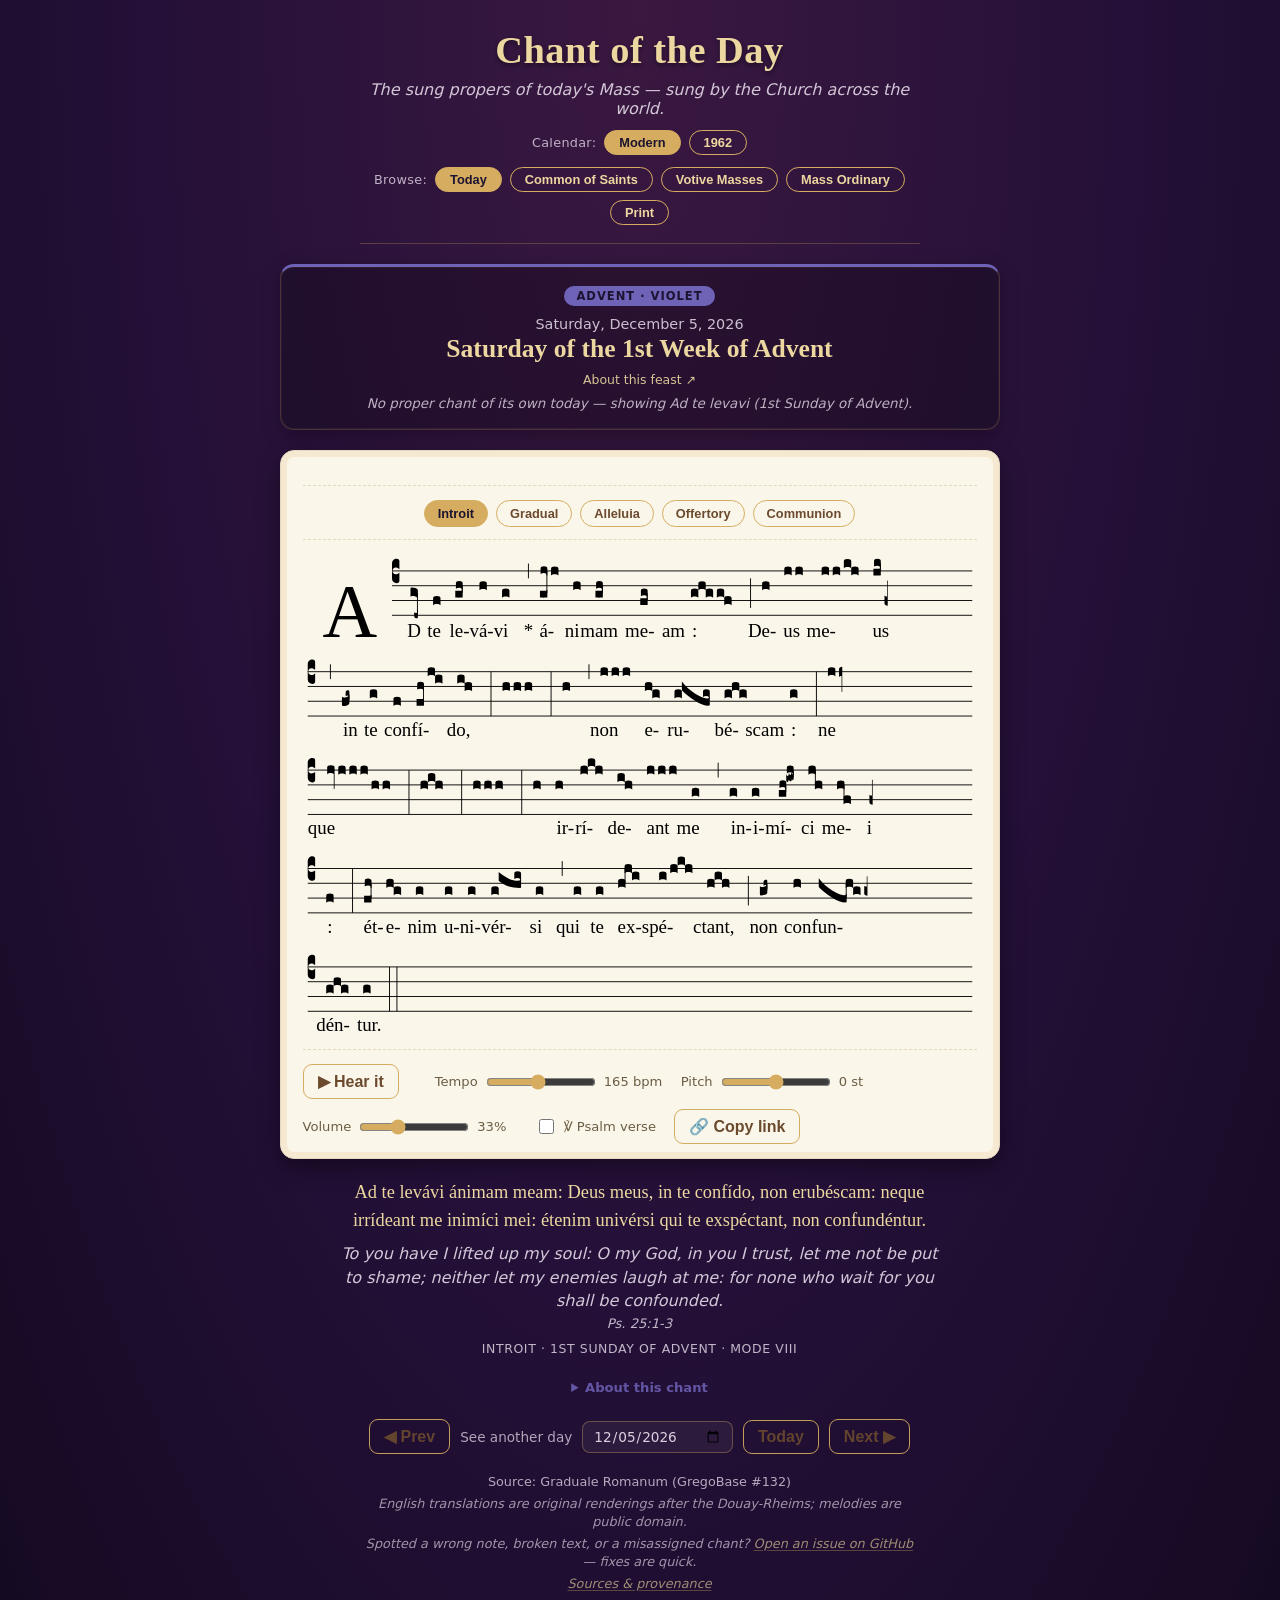
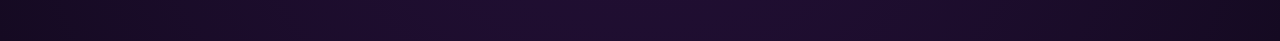
==== commit 57f774a0: "Blurb Update -Updated language on some existing blurbs for chant to better fit intended writing styl" ====
--- a/index.html
+++ b/index.html
@@ -22,6 +22,7 @@
         <button type="button" data-mode="calendar" class="active">Today</button>
         <button type="button" data-mode="commons">Common of Saints</button>
         <button type="button" data-mode="votive">Votive Masses</button>
+        <button type="button" data-mode="ordinary">Mass Ordinary</button>
         <button type="button" data-mode="print">Print</button>
       </div>
     </header>
@@ -44,6 +45,12 @@
       <span class="season-pill">Votive Masses</span>
       <label class="commons-label" for="votive-select">Choose a Mass:</label>
       <select id="votive-select" class="commons-select"></select>
+    </section>
+
+    <section class="day-card commons-picker" id="ordinary-picker" aria-label="Browse the Mass Ordinary" hidden>
+      <span class="season-pill">Mass Ordinary</span>
+      <label class="commons-label" for="ordinary-select">Choose a setting:</label>
+      <select id="ordinary-select" class="commons-select"></select>
     </section>
 
     <section class="score-card">
@@ -163,6 +170,7 @@
   <script src="data/orations-1962.js"></script>
   <script src="data/common-introits.js"></script>
   <script src="data/common-propers.js"></script>
+  <script src="data/ordinary.js"></script>
   <script src="playback.js"></script>
   <script src="app.js"></script>
 </body>
